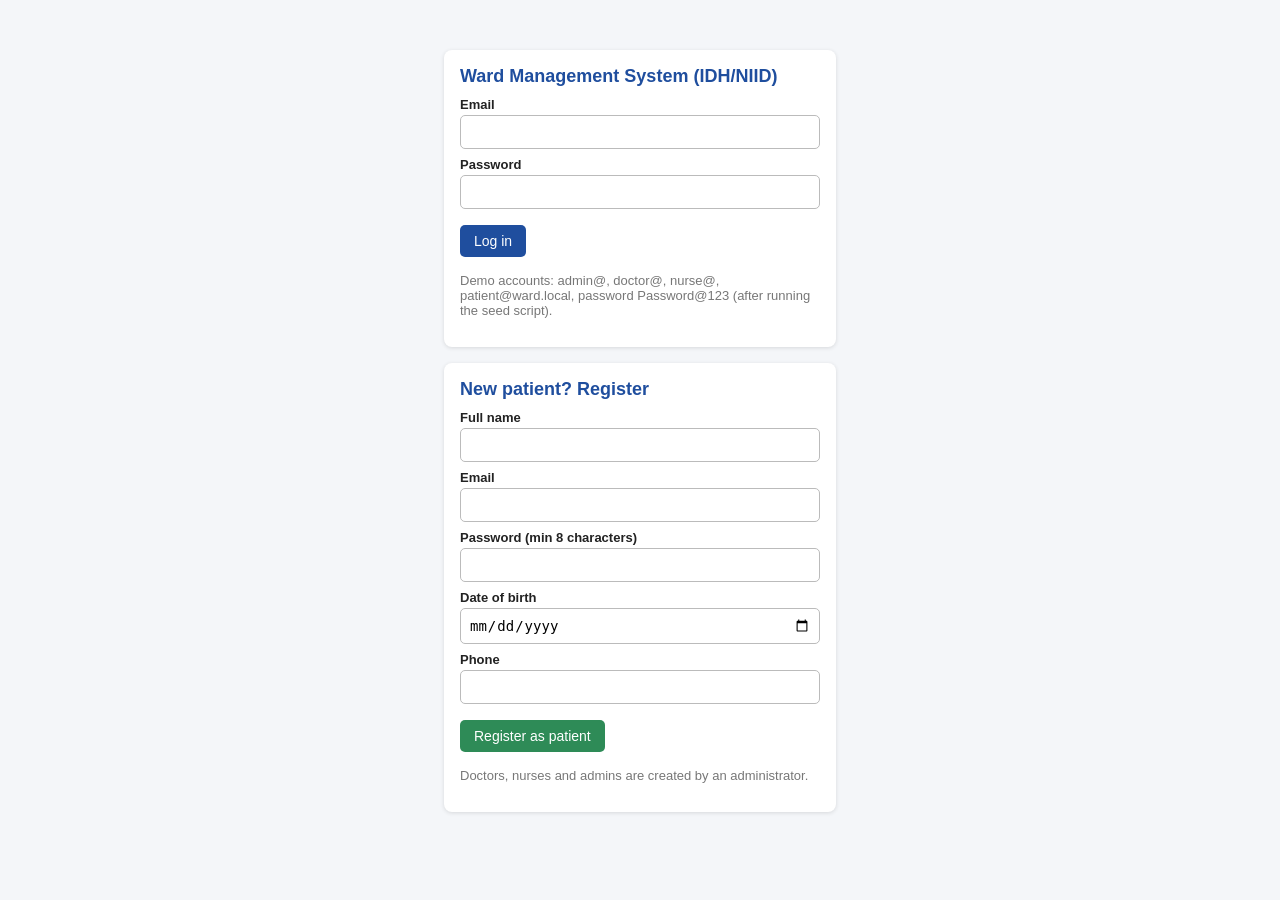
==== frontend/admin.html @ dd2baaf8 "frontend codes for doctor, nurse, patient, and inventory management and etc" ====
<!DOCTYPE html>
<html lang="en">
<head>
  <meta charset="UTF-8"><meta name="viewport" content="width=device-width, initial-scale=1">
  <title>Admin</title>
  <link rel="stylesheet" href="css/style.css">
</head>
<body>
  <div id="nav"></div>
  <main>
    <div class="card"><h2>Summary</h2><div id="summary" class="row"></div></div>
    <div class="grid">
      <div class="card">
        <h2>Create user</h2>
        <form id="user-form">
          <label>Full name</label><input name="full_name" required>
          <label>Email</label><input name="email" type="email" required>
          <label>Password (min 8)</label><input name="password" type="password" minlength="8" required>
          <label>Role</label>
          <select name="role"><option value="doctor">Doctor</option><option value="nurse">Nurse</option><option value="admin">Admin</option><option value="patient">Patient</option></select>
          <label>Specialization (doctors)</label><input name="specialization">
          <label>Ward (nurses)</label><select name="ward_id" id="user-ward"></select>
          <p><button type="submit" class="green">Create</button></p>
        </form>
      </div>
      <div class="card">
        <h2>Building, ward and bed setup</h2>
        <form id="building-form" class="row"><input name="name" placeholder="New building name" required><button type="submit">Add building</button></form>
        <form id="ward-form">
          <label>Add ward</label>
          <select name="building_id" id="ward-building" required></select>
          <input name="name" placeholder="Ward name" required style="margin-top:6px">
          <input name="ward_type" placeholder="Type (general, isolation, ICU)" style="margin-top:6px">
          <p><button type="submit">Add ward</button></p>
        </form>
        <form id="bed-form">
          <label>Add bed (a device key is generated)</label>
          <select name="ward_id" id="bed-ward" required></select>
          <input name="bed_number" placeholder="Bed number, e.g. A7" required style="margin-top:6px">
          <p><button type="submit">Add bed</button></p>
        </form>
      </div>
    </div>
    <div class="card"><h2>Wards and beds (device keys are shown to admins only)</h2><div id="wards"></div></div>
    <div class="card"><h2>Users</h2><div id="users"></div></div>
    <div class="card">
      <h2>Alert report (incident investigation)</h2>
      <div class="row"><button id="csv-btn" class="green">Download CSV</button><span id="alert-stats" class="muted"></span></div>
      <div id="alert-report" style="margin-top:10px"></div>
    </div>
    <div class="card"><h2>Audit log</h2><div id="audit"></div></div>
  </main>
  <script src="js/common.js"></script>
  <script src="js/admin.js"></script>
</body>
</html>
---- frontend/css/style.css ----
:root { --blue:#1F4E9E; --green:#2E8B57; --red:#C0392B; --orange:#D9730D; --grey:#f4f6f9; }
* { box-sizing: border-box; }
body { margin:0; font-family: Arial, Helvetica, sans-serif; background: var(--grey); color:#222; }
#nav { display:flex; align-items:center; gap:12px; background: var(--blue); color:#fff; padding:10px 18px; position:sticky; top:0; z-index:10; }
#nav .grow { flex:1; } #nav .brand { font-weight:bold; font-size:18px; }
#nav a { color:#fff; text-decoration:none; margin-right:8px; }
main { max-width:1100px; margin:18px auto; padding:0 14px; }
.card { background:#fff; border-radius:8px; padding:16px; margin-bottom:16px; box-shadow:0 1px 4px rgba(0,0,0,.12); }
.card h2 { margin:0 0 10px; font-size:18px; color: var(--blue); }
.grid { display:grid; grid-template-columns: repeat(auto-fit, minmax(300px,1fr)); gap:16px; }
label { display:block; margin:8px 0 3px; font-size:13px; font-weight:bold; }
input, select, textarea { width:100%; padding:8px; border:1px solid #bbb; border-radius:5px; font-size:14px; }
button { background: var(--blue); color:#fff; border:0; border-radius:5px; padding:8px 14px; cursor:pointer; font-size:14px; }
button.green { background: var(--green); } button.red { background: var(--red); } button.orange { background: var(--orange); }
button.small { padding:4px 9px; font-size:12px; }
button.grey { background:#777; }
table { width:100%; border-collapse:collapse; font-size:14px; }
th, td { text-align:left; padding:7px 6px; border-bottom:1px solid #e3e3e3; vertical-align:top; }
th { background:#eef2fa; }
.tag { display:inline-block; padding:2px 8px; border-radius:10px; font-size:12px; color:#fff; background:#777; }
.tag.red { background: var(--red); } .tag.green { background: var(--green); } .tag.orange { background: var(--orange); } .tag.blue { background: var(--blue); }
.alert-card { border-left:8px solid var(--red); background:#fff3f1; border-radius:6px; padding:10px 12px; margin-bottom:10px; }
.alert-card.acknowledged { border-left-color: var(--orange); background:#fff8ee; }
.alert-card.flash { animation: flash 1s infinite; }
@keyframes flash { 50% { background:#ffd2cc; } }
.beds { display:grid; grid-template-columns: repeat(auto-fill, minmax(150px,1fr)); gap:10px; }
.bed { border-radius:8px; padding:10px; color:#fff; min-height:90px; font-size:13px; }
.bed b { font-size:16px; }
.bed.available { background: var(--green); } .bed.occupied { background: var(--blue); }
.bed.maintenance { background:#777; } .bed.alert-active { background: var(--red); animation: flash 1s infinite; }
.bed.alert-acknowledged { background: var(--orange); }
.big-btn { width:100%; padding:26px; font-size:26px; background: var(--red); border-radius:12px; font-weight:bold; }
#toast { position:fixed; bottom:18px; left:50%; transform:translateX(-50%); background:#333; color:#fff; padding:10px 18px; border-radius:6px; display:none; z-index:50; max-width:90%; }
#toast.error { background: var(--red); }
#conn { font-size:12px; padding:2px 8px; border-radius:10px; background:#777; }
.muted { color:#777; font-size:13px; }
.login-box { max-width:420px; margin:50px auto; }
.row { display:flex; gap:8px; flex-wrap:wrap; align-items:center; }
@media (max-width:600px) { .big-btn { font-size:20px; } }
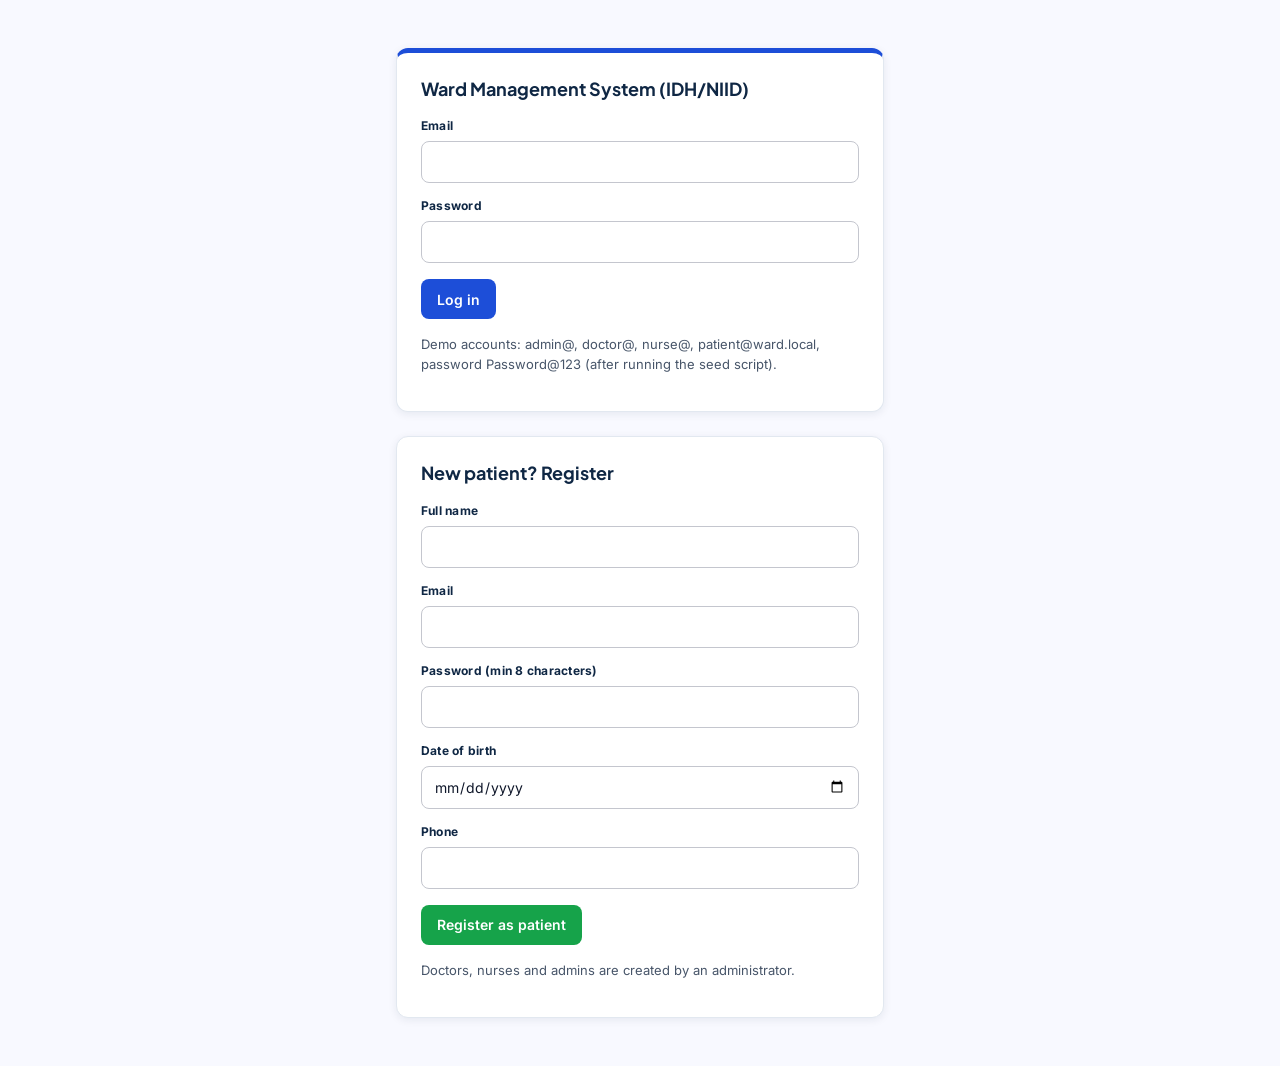
==== commit db102c70: "Updated UI#2" ====
--- a/frontend/admin.html
+++ b/frontend/admin.html
@@ -3,7 +3,7 @@
 <head>
   <meta charset="UTF-8"><meta name="viewport" content="width=device-width, initial-scale=1">
   <title>Admin</title>
-  <link rel="stylesheet" href="css/style.css">
+  <link rel="stylesheet" href="css/style.css?v=clinical-1">
 </head>
 <body>
   <div id="nav"></div>
--- a/frontend/css/style.css
+++ b/frontend/css/style.css
@@ -1,39 +1,332 @@
-:root { --blue:#1F4E9E; --green:#2E8B57; --red:#C0392B; --orange:#D9730D; --grey:#f4f6f9; }
+@import url("https://fonts.googleapis.com/css2?family=Inter:wght@400;500;600;700&family=Plus+Jakarta+Sans:wght@600;700&display=swap");
+
+:root {
+  --surface: #f8f9ff;
+  --surface-container: #e5eeff;
+  --surface-low: #eff4ff;
+  --white: #ffffff;
+  --navy: #0f2744;
+  --navy-deep: #001229;
+  --blue: #1d4ed8;
+  --blue-hover: #2563eb;
+  --sky: #0284c7;
+  --text: #0f172a;
+  --muted: #475569;
+  --outline: #c4c6ce;
+  --green: #16a34a;
+  --green-tint: #f0fdf4;
+  --red: #dc2626;
+  --red-active: #ef4444;
+  --red-tint: #fef2f2;
+  --orange: #d97706;
+  --orange-tint: #fffbeb;
+  --shadow: 0 2px 8px rgba(15, 39, 68, 0.08);
+  --shadow-hover: 0 8px 24px rgba(15, 39, 68, 0.12);
+}
+
 * { box-sizing: border-box; }
-body { margin:0; font-family: Arial, Helvetica, sans-serif; background: var(--grey); color:#222; }
-#nav { display:flex; align-items:center; gap:12px; background: var(--blue); color:#fff; padding:10px 18px; position:sticky; top:0; z-index:10; }
-#nav .grow { flex:1; } #nav .brand { font-weight:bold; font-size:18px; }
-#nav a { color:#fff; text-decoration:none; margin-right:8px; }
-main { max-width:1100px; margin:18px auto; padding:0 14px; }
-.card { background:#fff; border-radius:8px; padding:16px; margin-bottom:16px; box-shadow:0 1px 4px rgba(0,0,0,.12); }
-.card h2 { margin:0 0 10px; font-size:18px; color: var(--blue); }
-.grid { display:grid; grid-template-columns: repeat(auto-fit, minmax(300px,1fr)); gap:16px; }
-label { display:block; margin:8px 0 3px; font-size:13px; font-weight:bold; }
-input, select, textarea { width:100%; padding:8px; border:1px solid #bbb; border-radius:5px; font-size:14px; }
-button { background: var(--blue); color:#fff; border:0; border-radius:5px; padding:8px 14px; cursor:pointer; font-size:14px; }
-button.green { background: var(--green); } button.red { background: var(--red); } button.orange { background: var(--orange); }
-button.small { padding:4px 9px; font-size:12px; }
-button.grey { background:#777; }
-table { width:100%; border-collapse:collapse; font-size:14px; }
-th, td { text-align:left; padding:7px 6px; border-bottom:1px solid #e3e3e3; vertical-align:top; }
-th { background:#eef2fa; }
-.tag { display:inline-block; padding:2px 8px; border-radius:10px; font-size:12px; color:#fff; background:#777; }
-.tag.red { background: var(--red); } .tag.green { background: var(--green); } .tag.orange { background: var(--orange); } .tag.blue { background: var(--blue); }
-.alert-card { border-left:8px solid var(--red); background:#fff3f1; border-radius:6px; padding:10px 12px; margin-bottom:10px; }
-.alert-card.acknowledged { border-left-color: var(--orange); background:#fff8ee; }
-.alert-card.flash { animation: flash 1s infinite; }
-@keyframes flash { 50% { background:#ffd2cc; } }
-.beds { display:grid; grid-template-columns: repeat(auto-fill, minmax(150px,1fr)); gap:10px; }
-.bed { border-radius:8px; padding:10px; color:#fff; min-height:90px; font-size:13px; }
-.bed b { font-size:16px; }
-.bed.available { background: var(--green); } .bed.occupied { background: var(--blue); }
-.bed.maintenance { background:#777; } .bed.alert-active { background: var(--red); animation: flash 1s infinite; }
+
+html { min-width: 320px; }
+
+body {
+  margin: 0;
+  font-family: Inter, Arial, sans-serif;
+  background: var(--surface);
+  color: var(--text);
+  line-height: 1.5;
+}
+
+button, input, select, textarea { font: inherit; }
+
+button, a, input, select, textarea {
+  -webkit-tap-highlight-color: transparent;
+}
+
+button:focus-visible, a:focus-visible, input:focus-visible,
+select:focus-visible, textarea:focus-visible {
+  outline: 3px solid #93c5fd;
+  outline-offset: 2px;
+}
+
+#nav {
+  display: flex;
+  align-items: center;
+  gap: 18px;
+  min-height: 64px;
+  padding: 12px 24px;
+  color: var(--navy);
+  background: rgba(255,255,255,.95);
+  border-bottom: 1px solid var(--surface-container);
+  box-shadow: 0 1px 8px rgba(15,39,68,.06);
+  backdrop-filter: blur(12px);
+  position: sticky;
+  top: 0;
+  z-index: 10;
+}
+
+#nav .grow { flex: 1; }
+#nav .brand {
+  font-family: "Plus Jakarta Sans", sans-serif;
+  font-weight: 700;
+  color: var(--navy);
+  font-size: 18px;
+  letter-spacing: -0.01em;
+  white-space: nowrap;
+}
+#nav a {
+  color: var(--muted);
+  text-decoration: none;
+  font-size: 14px;
+  font-weight: 600;
+  padding: 8px 2px;
+  border-bottom: 2px solid transparent;
+}
+#nav a:hover, #nav a:focus-visible {
+  color: var(--blue);
+  border-bottom-color: #60a5fa;
+}
+#nav > span:not(.brand):not(.grow) { font-size: 13px; color: var(--muted); }
+
+.clinical-sidebar {
+  position: fixed;
+  top: 64px;
+  bottom: 0;
+  left: 0;
+  z-index: 10;
+  width: 232px;
+  padding: 28px 16px;
+  background: var(--white);
+  border-right: 1px solid var(--surface-container);
+}
+.clinical-sidebar p { margin: 0 12px 12px; }
+.clinical-sidebar a {
+  display: block;
+  padding: 11px 12px;
+  color: var(--muted);
+  border-radius: 8px;
+  font-size: 13px;
+  font-weight: 600;
+  text-decoration: none;
+}
+.clinical-sidebar a:hover, .clinical-sidebar a:focus-visible,
+.clinical-sidebar a.active {
+  color: var(--blue);
+  background: var(--surface-low);
+  border-bottom: 0;
+}
+.clinical-sidebar .critical-link { color: var(--red); }
+
+main {
+  max-width: 1240px;
+  margin: 0 auto;
+  padding: 32px 24px 48px;
+}
+.clinical-sidebar ~ main { margin-left: 232px; padding-top: 96px; }
+
+.card {
+  background: var(--white);
+  border: 1px solid #e2e8f0;
+  border-radius: 12px;
+  padding: 24px;
+  margin-bottom: 24px;
+  box-shadow: var(--shadow);
+}
+.card:hover { box-shadow: var(--shadow-hover); }
+.card h2 {
+  margin: 0 0 16px;
+  color: var(--navy);
+  font-family: "Plus Jakarta Sans", sans-serif;
+  font-size: 18px;
+  line-height: 1.35;
+}
+.grid {
+  display: grid;
+  grid-template-columns: repeat(auto-fit, minmax(300px, 1fr));
+  gap: 24px;
+}
+
+label {
+  display: block;
+  margin: 14px 0 6px;
+  color: var(--navy);
+  font-size: 12px;
+  font-weight: 700;
+  letter-spacing: 0.02em;
+}
+input, select, textarea {
+  width: 100%;
+  min-height: 42px;
+  padding: 9px 12px;
+  color: var(--text);
+  background: var(--white);
+  border: 1px solid var(--outline);
+  border-radius: 8px;
+  font-size: 14px;
+}
+textarea { min-height: 96px; resize: vertical; }
+input::placeholder { color: #64748b; }
+input:hover, select:hover, textarea:hover { border-color: #64748b; }
+input:focus, select:focus, textarea:focus {
+  border-color: var(--blue);
+  box-shadow: 0 0 0 3px #dbeafe;
+  outline: none;
+}
+
+button {
+  min-height: 40px;
+  padding: 9px 16px;
+  color: var(--white);
+  background: var(--blue);
+  border: 0;
+  border-radius: 8px;
+  cursor: pointer;
+  font-size: 14px;
+  font-weight: 600;
+  transition: background 120ms ease, transform 120ms ease;
+}
+button:hover { background: var(--blue-hover); }
+button:active { transform: translateY(1px); }
+button.green { background: var(--green); }
+button.green:hover { background: #15803d; }
+button.red { background: var(--red); }
+button.red:hover { background: #b91c1c; }
+button.orange { background: var(--orange); }
+button.orange:hover { background: #b45309; }
+button.grey { background: #475569; }
+button.grey:hover { background: #334155; }
+button.small { min-height: 32px; padding: 6px 10px; font-size: 12px; }
+
+table {
+  width: 100%;
+  border-collapse: collapse;
+  font-size: 14px;
+  font-variant-numeric: tabular-nums;
+}
+th, td {
+  padding: 12px 10px;
+  text-align: left;
+  border-bottom: 1px solid #e2e8f0;
+  vertical-align: top;
+}
+th {
+  color: var(--navy);
+  background: var(--surface-low);
+  font-size: 12px;
+  font-weight: 700;
+  letter-spacing: 0.02em;
+}
+tr:hover td { background: #f8fbff; }
+
+.tag {
+  display: inline-block;
+  padding: 3px 9px;
+  border-radius: 999px;
+  color: var(--white);
+  background: #64748b;
+  font-size: 12px;
+  font-weight: 600;
+}
+.tag.red { background: var(--red); }
+.tag.green { background: var(--green); }
+.tag.orange { background: var(--orange); }
+.tag.blue { background: var(--blue); }
+
+.alert-card {
+  margin-bottom: 12px;
+  padding: 16px;
+  border: 1px solid #fecaca;
+  border-left: 6px solid var(--red);
+  border-radius: 10px;
+  background: var(--red-tint);
+}
+.alert-card.acknowledged {
+  border-color: #fde68a;
+  border-left-color: var(--orange);
+  background: var(--orange-tint);
+}
+.alert-card.flash { animation: alert-pulse 1.8s ease-in-out infinite; }
+@keyframes alert-pulse {
+  50% { box-shadow: 0 0 0 4px rgba(220, 38, 38, 0.12); }
+}
+
+.beds {
+  display: grid;
+  grid-template-columns: repeat(auto-fill, minmax(150px, 1fr));
+  gap: 12px;
+}
+.bed {
+  min-height: 100px;
+  padding: 14px;
+  border-radius: 10px;
+  color: var(--white);
+  font-size: 13px;
+  box-shadow: var(--shadow);
+}
+.bed b { font-size: 18px; font-variant-numeric: tabular-nums; }
+.bed.available { background: var(--green); }
+.bed.occupied { background: var(--blue); }
+.bed.maintenance { background: #64748b; }
+.bed.alert-active { background: var(--red); animation: alert-pulse 1.8s ease-in-out infinite; }
 .bed.alert-acknowledged { background: var(--orange); }
-.big-btn { width:100%; padding:26px; font-size:26px; background: var(--red); border-radius:12px; font-weight:bold; }
-#toast { position:fixed; bottom:18px; left:50%; transform:translateX(-50%); background:#333; color:#fff; padding:10px 18px; border-radius:6px; display:none; z-index:50; max-width:90%; }
+
+.big-btn {
+  width: 100%;
+  min-height: 100px;
+  padding: 24px;
+  color: var(--white);
+  background: var(--red);
+  border-radius: 12px;
+  font-size: 26px;
+  font-weight: 700;
+  letter-spacing: 0.03em;
+}
+.big-btn:hover { background: #b91c1c; }
+
+#toast {
+  position: fixed;
+  bottom: 24px;
+  left: 50%;
+  z-index: 50;
+  display: none;
+  max-width: 90%;
+  padding: 12px 18px;
+  color: var(--white);
+  background: var(--navy);
+  border-radius: 8px;
+  box-shadow: var(--shadow-hover);
+  transform: translateX(-50%);
+}
 #toast.error { background: var(--red); }
-#conn { font-size:12px; padding:2px 8px; border-radius:10px; background:#777; }
-.muted { color:#777; font-size:13px; }
-.login-box { max-width:420px; margin:50px auto; }
-.row { display:flex; gap:8px; flex-wrap:wrap; align-items:center; }
-@media (max-width:600px) { .big-btn { font-size:20px; } }
+#conn {
+  padding: 3px 9px;
+  color: var(--white);
+  background: #64748b;
+  border-radius: 999px;
+  font-size: 12px;
+}
+.muted { color: var(--muted); font-size: 13px; }
+.login-box { max-width: 520px; margin: 48px auto; padding: 0 16px; }
+.login-box .card:first-child { border-top: 5px solid var(--blue); }
+.row { display: flex; gap: 10px; flex-wrap: wrap; align-items: center; }
+
+@media (max-width: 700px) {
+  #nav { gap: 10px; padding: 12px 16px; flex-wrap: wrap; }
+  #nav .grow { display: none; }
+  #nav > span:not(.brand):not(.grow) { margin-left: auto; }
+  .clinical-sidebar { display: none; }
+  main { margin-left: 0; padding: 24px 16px 40px; }
+  .clinical-sidebar ~ main { margin-left: 0; padding-top: 88px; }
+  .card { padding: 18px; margin-bottom: 16px; }
+  .grid { gap: 16px; grid-template-columns: 1fr; }
+  .login-box { margin: 24px auto; }
+  .big-btn { min-height: 84px; font-size: 20px; }
+  table { display: block; overflow-x: auto; white-space: nowrap; }
+}
+
+@media (prefers-reduced-motion: reduce) {
+  *, *::before, *::after {
+    animation-duration: 0.01ms !important;
+    animation-iteration-count: 1 !important;
+    transition-duration: 0.01ms !important;
+  }
+}
